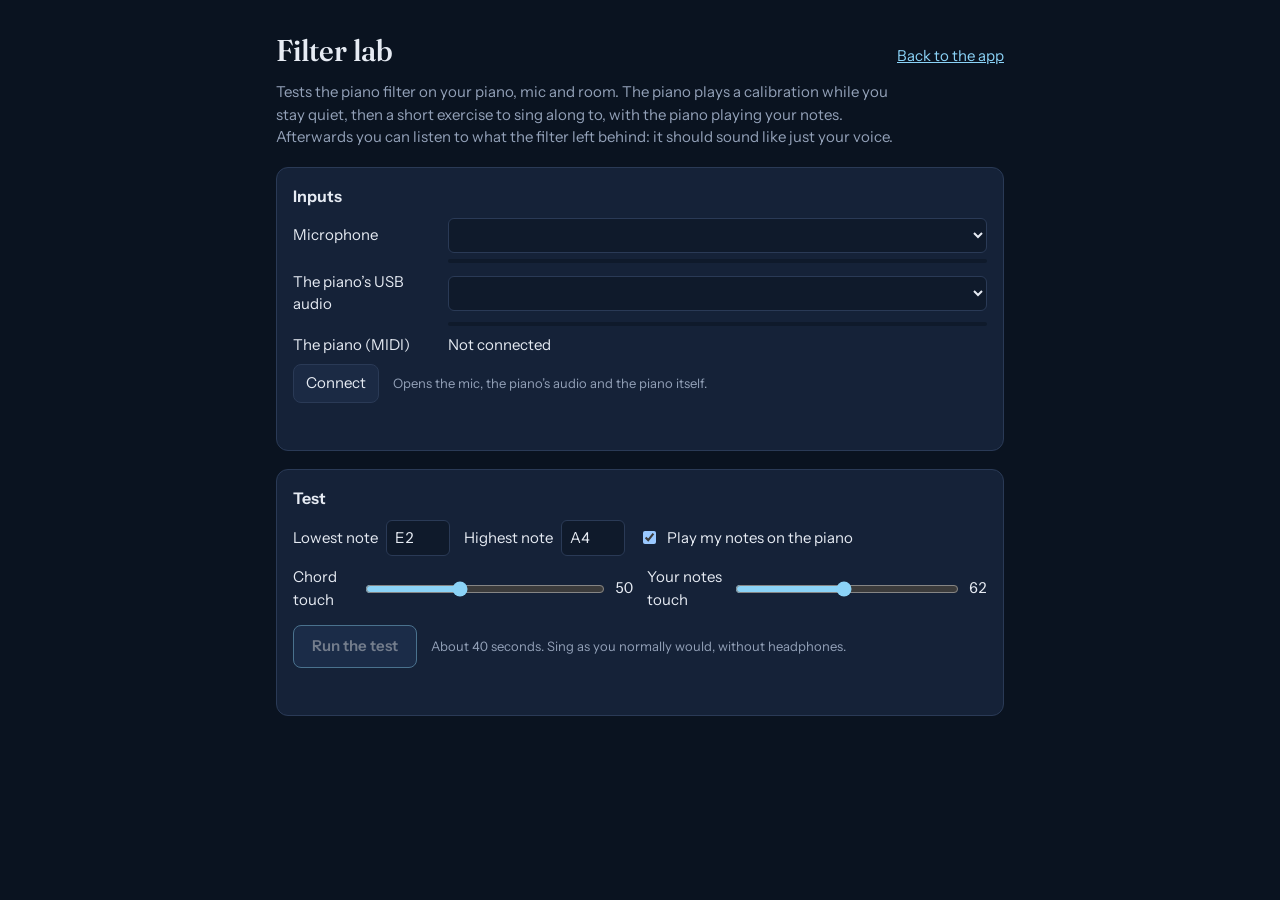
==== lab.html @ 74b0f436 "filter alb" ====
<!doctype html>
<html lang="en">
<head>
<meta charset="utf-8">
<meta name="viewport" content="width=device-width,initial-scale=1">
<title>Filter lab</title>
<meta name="description" content="Test the piano filter of Scales Feedback on your own piano, mic and room, and hear what it leaves.">
<link rel="icon" href="data:image/svg+xml,%3Csvg xmlns='http://www.w3.org/2000/svg' viewBox='0 0 32 32'%3E%3Crect width='32' height='32' rx='7' fill='%230f1a2b'/%3E%3Crect x='5' y='20' width='22' height='3' fill='%239e2a3a'/%3E%3Crect x='8' y='7' width='5' height='11' rx='2' fill='%23d4b26a'/%3E%3Crect x='17' y='4' width='5' height='14' rx='2' fill='%238bd3f7'/%3E%3C/svg%3E">
<link rel="preconnect" href="https://fonts.googleapis.com">
<link rel="preconnect" href="https://fonts.gstatic.com" crossorigin>
<link rel="stylesheet" href="https://fonts.googleapis.com/css2?family=Fraunces:opsz,wght@9..144,400..700&family=Instrument+Sans:wght@400..700&display=swap">
<style>
:root {
  --ink: #0f1a2b;
  --ink-deep: #0a1320;
  --panel: #152238;
  --panel-2: #1b2a44;
  --line: #2a3a56;
  --text: #e6ebf3;
  --muted: #93a1b8;
  --voice: #8bd3f7;
  --hit: #5bd69b;
  --close: #f2c14e;
  --off: #f07a6a;
  --radius: 8px;
  --ui: 'Instrument Sans', system-ui, -apple-system, 'Segoe UI', Roboto, sans-serif;
  --serif: 'Fraunces', Georgia, 'Times New Roman', serif;
  color-scheme: dark;
}
* { box-sizing: border-box; }
[hidden] { display: none !important; }
body { margin: 0; background: var(--ink-deep); color: var(--text); font: 15px/1.5 var(--ui); font-feature-settings: 'tnum' 1; }
main { max-width: 760px; margin: 0 auto; padding: 28px 16px 64px; }
header { display: flex; align-items: baseline; justify-content: space-between; gap: 12px; }
h1 { font-family: var(--serif); font-weight: 560; font-size: 30px; margin: 0; font-variation-settings: 'opsz' 72; }
h2 { font-size: 16px; font-weight: 650; margin: 0 0 10px; }
a { color: var(--voice); }
p { margin: 8px 0; }
.lead { color: var(--muted); max-width: 64ch; }
section { background: var(--panel); border: 1px solid var(--line); border-radius: 12px; padding: 16px; margin-top: 18px; }
button, input, select { font: inherit; color: inherit; }
button { background: var(--panel-2); border: 1px solid var(--line); border-radius: var(--radius); padding: 7px 12px; cursor: pointer; }
button:hover { border-color: #3d5174; }
button:disabled { opacity: 0.45; cursor: default; }
button.main { background: #24395c; border-color: var(--voice); font-weight: 600; padding: 9px 18px; }
button.playing { border-color: var(--voice); color: var(--voice); }
:focus-visible { outline: 2px solid var(--voice); outline-offset: 2px; }
select, input[type='text'] { background: var(--ink); border: 1px solid var(--line); border-radius: 6px; padding: 6px 8px; }
input[type='text'] { width: 64px; }
input[type='range'] { accent-color: var(--voice); width: 100%; }
.dev { display: grid; grid-template-columns: 9.5em 1fr; gap: 6px 12px; align-items: center; margin: 8px 0; }
.dev select { width: 100%; min-width: 0; }
.lvl { grid-column: 2; height: 4px; background: var(--ink); border-radius: 2px; overflow: hidden; }
.lvl i { display: block; height: 100%; width: 0; background: var(--hit); transition: width 60ms linear; }
.row { display: flex; gap: 10px 14px; align-items: center; flex-wrap: wrap; }
.field { display: flex; align-items: center; gap: 8px; }
.status { color: var(--muted); font-size: 14px; margin: 10px 0 0; min-height: 1.5em; }
.status.ok { color: var(--hit); }
.status.bad { color: var(--off); }
.prog { height: 6px; background: var(--ink); border-radius: 3px; overflow: hidden; margin-top: 10px; }
.prog i { display: block; height: 100%; width: 0; background: var(--voice); }
.big { font-size: 22px; margin: 6px 0 2px; font-family: var(--serif); font-variation-settings: 'opsz' 48; }
.nums { display: grid; grid-template-columns: repeat(auto-fit, minmax(160px, 1fr)); gap: 12px; margin: 6px 0 14px; }
.num { background: var(--ink); border: 1px solid var(--line); border-radius: 10px; padding: 10px 12px; }
.num b { display: block; font-size: 24px; font-weight: 600; }
.num span { color: var(--muted); font-size: 13px; }
canvas { width: 100%; height: 150px; display: block; background: var(--ink); border: 1px solid var(--line); border-radius: 10px; }
.legend { display: flex; gap: 16px; color: var(--muted); font-size: 13px; margin: 6px 0 14px; flex-wrap: wrap; }
.legend i { display: inline-block; width: 18px; height: 3px; vertical-align: middle; margin-right: 6px; border-radius: 2px; }
.players { display: grid; gap: 8px; }
.players button { text-align: left; display: flex; justify-content: space-between; gap: 12px; }
.players button small { color: var(--muted); }
.hint { color: var(--muted); font-size: 13px; }
@media (max-width: 520px) { .dev { grid-template-columns: 1fr; } .lvl { grid-column: 1; } }
</style>
</head>
<body>
<main>
  <header>
    <h1>Filter lab</h1>
    <a href="./">Back to the app</a>
  </header>
  <p class="lead">Tests the piano filter on your piano, mic and room. The piano plays a calibration while you stay quiet, then a short exercise to sing along to, with the piano playing your notes. Afterwards you can listen to what the filter left behind: it should sound like just your voice.</p>

  <section>
    <h2>Inputs</h2>
    <div class="dev"><label for="micSel">Microphone</label><select id="micSel"></select><div class="lvl" aria-hidden="true"><i id="micLvl"></i></div></div>
    <div class="dev"><label for="refSel">The piano’s USB audio</label><select id="refSel"></select><div class="lvl" aria-hidden="true"><i id="refLvl"></i></div></div>
    <div class="dev"><span>The piano (MIDI)</span><span id="midiName">Not connected</span></div>
    <div class="row"><button id="connectBtn">Connect</button><span class="hint">Opens the mic, the piano’s audio and the piano itself.</span></div>
    <p id="devStatus" class="status"></p>
  </section>

  <section>
    <h2>Test</h2>
    <div class="row">
      <label class="field">Lowest note <input id="loNote" type="text" value="E2"></label>
      <label class="field">Highest note <input id="hiNote" type="text" value="A4"></label>
      <label class="field"><input id="guideOn" type="checkbox" checked> Play my notes on the piano</label>
    </div>
    <div class="row" style="margin-top:10px">
      <label class="field" style="flex:1;min-width:200px">Chord touch <input id="velAcc" type="range" min="1" max="127" value="50"><span id="velAccV">50</span></label>
      <label class="field" style="flex:1;min-width:200px">Your notes touch <input id="velSing" type="range" min="1" max="127" value="62"><span id="velSingV">62</span></label>
    </div>
    <div class="row" style="margin-top:14px"><button id="runBtn" class="main" disabled>Run the test</button><span class="hint">About 40 seconds. Sing as you normally would, without headphones.</span></div>
    <p id="phase" class="big" hidden></p>
    <div class="prog" id="progBox" hidden><i id="prog"></i></div>
    <p id="runStatus" class="status"></p>
  </section>

  <section id="results" hidden>
    <h2>What the filter did</h2>
    <div class="nums">
      <div class="num"><b id="nDelay">–</b><span>Delay from the piano’s audio to the mic</span></div>
      <div class="num"><b id="nCal">–</b><span>Piano removed while you were quiet</span></div>
      <div class="num"><b id="nSing">–</b><span>Of your sung notes it could hear</span></div>
    </div>
    <p id="verdict"></p>
    <canvas id="chart" width="1400" height="300" aria-label="Level over time: the mic, and what was left after removing the piano"></canvas>
    <div class="legend"><span><i style="background:#c3cddc;height:4px"></i>The mic</span><span><i style="background:#8bd3f7"></i>What’s left after removing the piano</span><span><i style="background:#2a3a56;height:10px"></i>Calibration</span><span><i style="background:#24395c;height:10px"></i>Your sung notes</span></div>
    <div class="row" style="margin-bottom:10px"><label class="field"><input id="wholeOn" type="checkbox"> Play the whole test, not just the singing</label></div>
    <div class="players">
      <button data-track="mic">The mic <small>the piano and you, as the room heard it</small></button>
      <button data-track="res">What’s left <small>should be just your voice</small></button>
      <button data-track="echo">The piano, as the filter predicts the mic hears it <small>what it removes</small></button>
      <button data-track="ref">The piano’s own audio <small>from the USB cable</small></button>
    </div>
    <div class="row" style="margin-top:14px"><button id="saveBtn">Save the recording</button><span class="hint">A sound file of both inputs with what the app decided, to send for tuning the filter.</span></div>
  </section>
</main>
<script src="js/core.js"></script>
<script src="js/pitch.js"></script>
<script src="js/echo.js"></script>
<script src="js/ears.js"></script>
<script src="js/outputs.js"></script>
<script src="js/listen.js"></script>
<script src="js/lab.js"></script>
</body>
</html>
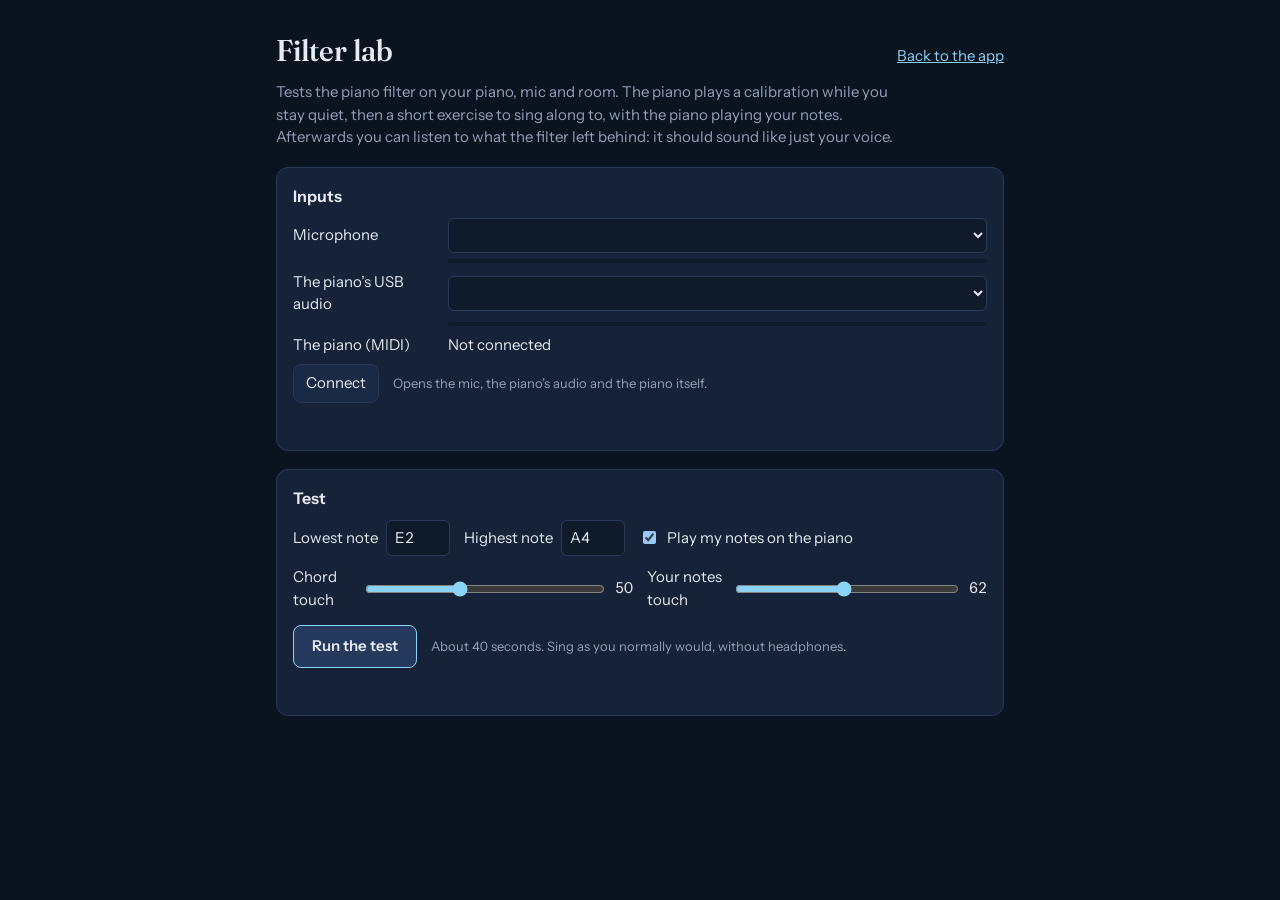
==== commit 6cfd9c5f: "lab" ====
--- a/lab.html
+++ b/lab.html
@@ -102,7 +102,7 @@
       <label class="field" style="flex:1;min-width:200px">Chord touch <input id="velAcc" type="range" min="1" max="127" value="50"><span id="velAccV">50</span></label>
       <label class="field" style="flex:1;min-width:200px">Your notes touch <input id="velSing" type="range" min="1" max="127" value="62"><span id="velSingV">62</span></label>
     </div>
-    <div class="row" style="margin-top:14px"><button id="runBtn" class="main" disabled>Run the test</button><span class="hint">About 40 seconds. Sing as you normally would, without headphones.</span></div>
+    <div class="row" style="margin-top:14px"><button id="runBtn" class="main">Run the test</button><span class="hint">About 40 seconds. Sing as you normally would, without headphones.</span></div>
     <p id="phase" class="big" hidden></p>
     <div class="prog" id="progBox" hidden><i id="prog"></i></div>
     <p id="runStatus" class="status"></p>
@@ -128,12 +128,12 @@
     <div class="row" style="margin-top:14px"><button id="saveBtn">Save the recording</button><span class="hint">A sound file of both inputs with what the app decided, to send for tuning the filter.</span></div>
   </section>
 </main>
-<script src="js/core.js"></script>
-<script src="js/pitch.js"></script>
-<script src="js/echo.js"></script>
-<script src="js/ears.js"></script>
-<script src="js/outputs.js"></script>
-<script src="js/listen.js"></script>
-<script src="js/lab.js"></script>
+<script src="js/core.js?v=9"></script>
+<script src="js/pitch.js?v=9"></script>
+<script src="js/echo.js?v=9"></script>
+<script src="js/ears.js?v=9"></script>
+<script src="js/outputs.js?v=9"></script>
+<script src="js/listen.js?v=9"></script>
+<script src="js/lab.js?v=9"></script>
 </body>
 </html>
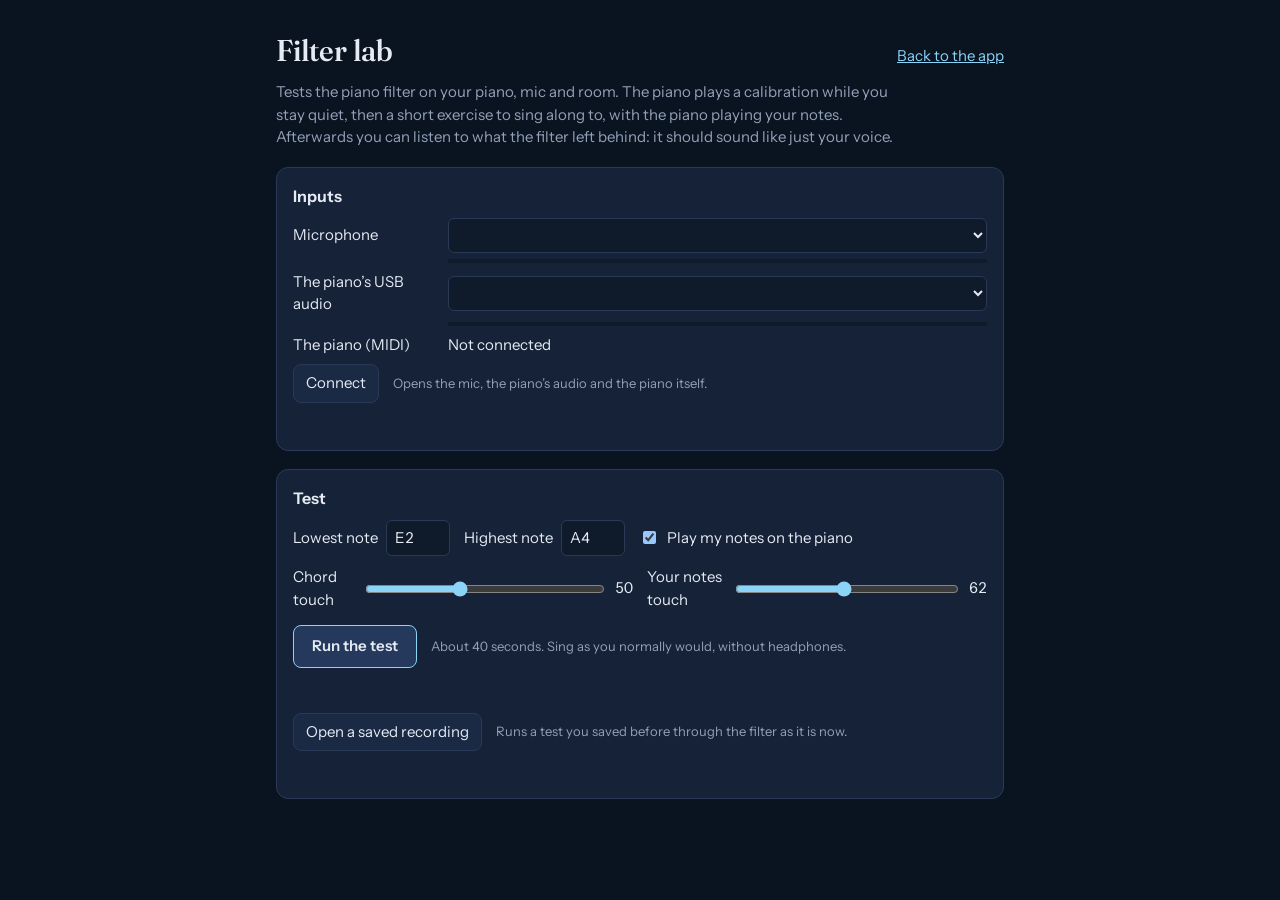
==== commit 66bd3966: "more lab" ====
--- a/lab.html
+++ b/lab.html
@@ -34,6 +34,7 @@
 header { display: flex; align-items: baseline; justify-content: space-between; gap: 12px; }
 h1 { font-family: var(--serif); font-weight: 560; font-size: 30px; margin: 0; font-variation-settings: 'opsz' 72; }
 h2 { font-size: 16px; font-weight: 650; margin: 0 0 10px; }
+h3 { font-size: 14px; font-weight: 600; margin: 18px 0 8px; color: var(--muted); }
 a { color: var(--voice); }
 p { margin: 8px 0; }
 .lead { color: var(--muted); max-width: 64ch; }
@@ -65,8 +66,13 @@
 .num b { display: block; font-size: 24px; font-weight: 600; }
 .num span { color: var(--muted); font-size: 13px; }
 canvas { width: 100%; height: 150px; display: block; background: var(--ink); border: 1px solid var(--line); border-radius: 10px; }
+canvas.tall { height: 220px; }
+.dot { display: inline-block; width: 8px; height: 8px; border-radius: 50%; vertical-align: middle; margin-right: 3px; }
+.dot:last-of-type { margin-right: 6px; }
+.dot.ring { background: transparent; border: 1.5px solid var(--muted); width: 7px; height: 7px; }
 .legend { display: flex; gap: 16px; color: var(--muted); font-size: 13px; margin: 6px 0 14px; flex-wrap: wrap; }
 .legend i { display: inline-block; width: 18px; height: 3px; vertical-align: middle; margin-right: 6px; border-radius: 2px; }
+.legend > span { white-space: nowrap; }
 .players { display: grid; gap: 8px; }
 .players button { text-align: left; display: flex; justify-content: space-between; gap: 12px; }
 .players button small { color: var(--muted); }
@@ -106,34 +112,42 @@
     <p id="phase" class="big" hidden></p>
     <div class="prog" id="progBox" hidden><i id="prog"></i></div>
     <p id="runStatus" class="status"></p>
+    <div class="row" style="margin-top:14px"><button id="openBtn">Open a saved recording</button><input id="openFile" type="file" accept=".wav,audio/wav" hidden><span class="hint">Runs a test you saved before through the filter as it is now.</span></div>
+    <p id="openStatus" class="status"></p>
   </section>
 
   <section id="results" hidden>
     <h2>What the filter did</h2>
     <div class="nums">
       <div class="num"><b id="nDelay">–</b><span>Delay from the piano’s audio to the mic</span></div>
-      <div class="num"><b id="nCal">–</b><span>Piano removed while you were quiet</span></div>
+      <div class="num"><b id="nCal">–</b><span id="nCalNote">Piano removed while you were quiet</span></div>
       <div class="num"><b id="nSing">–</b><span>Of your sung notes it could hear</span></div>
+      <div class="num"><b id="nVoice">–</b><span>Your voice against the piano playing your notes, at the mic (above 0: you were louder)</span></div>
     </div>
     <p id="verdict"></p>
+    <h3>What it heard you sing</h3>
+    <canvas id="pitchChart" class="tall" width="1400" height="440" aria-label="Pitch over time: the notes to sing, and the pitch the app heard"></canvas>
+    <div class="legend"><span><i style="background:#2c4a73;height:10px"></i>The notes to sing</span><span><b class="dot" style="background:#5bd69b"></b><b class="dot" style="background:#f2c14e"></b><b class="dot" style="background:#f07a6a"></b>Heard as you: on pitch, close, off</span><span><b class="dot ring"></b>A pitch it read but couldn’t tell from the piano</span></div>
+    <h3>Level over time</h3>
     <canvas id="chart" width="1400" height="300" aria-label="Level over time: the mic, and what was left after removing the piano"></canvas>
     <div class="legend"><span><i style="background:#c3cddc;height:4px"></i>The mic</span><span><i style="background:#8bd3f7"></i>What’s left after removing the piano</span><span><i style="background:#2a3a56;height:10px"></i>Calibration</span><span><i style="background:#24395c;height:10px"></i>Your sung notes</span></div>
     <div class="row" style="margin-bottom:10px"><label class="field"><input id="wholeOn" type="checkbox"> Play the whole test, not just the singing</label></div>
     <div class="players">
       <button data-track="mic">The mic <small>the piano and you, as the room heard it</small></button>
-      <button data-track="res">What’s left <small>should be just your voice</small></button>
+      <button data-track="post">What’s left <small>after removing the piano: should be mostly your voice</small></button>
+      <button data-track="res">Before the clean-up <small>what the room filter alone leaves</small></button>
       <button data-track="echo">The piano, as the filter predicts the mic hears it <small>what it removes</small></button>
       <button data-track="ref">The piano’s own audio <small>from the USB cable</small></button>
     </div>
     <div class="row" style="margin-top:14px"><button id="saveBtn">Save the recording</button><span class="hint">A sound file of both inputs with what the app decided, to send for tuning the filter.</span></div>
   </section>
 </main>
-<script src="js/core.js?v=9"></script>
-<script src="js/pitch.js?v=9"></script>
-<script src="js/echo.js?v=9"></script>
-<script src="js/ears.js?v=9"></script>
-<script src="js/outputs.js?v=9"></script>
-<script src="js/listen.js?v=9"></script>
-<script src="js/lab.js?v=9"></script>
+<script src="js/core.js?v=10"></script>
+<script src="js/pitch.js?v=10"></script>
+<script src="js/echo.js?v=10"></script>
+<script src="js/ears.js?v=10"></script>
+<script src="js/outputs.js?v=10"></script>
+<script src="js/listen.js?v=10"></script>
+<script src="js/lab.js?v=10"></script>
 </body>
 </html>
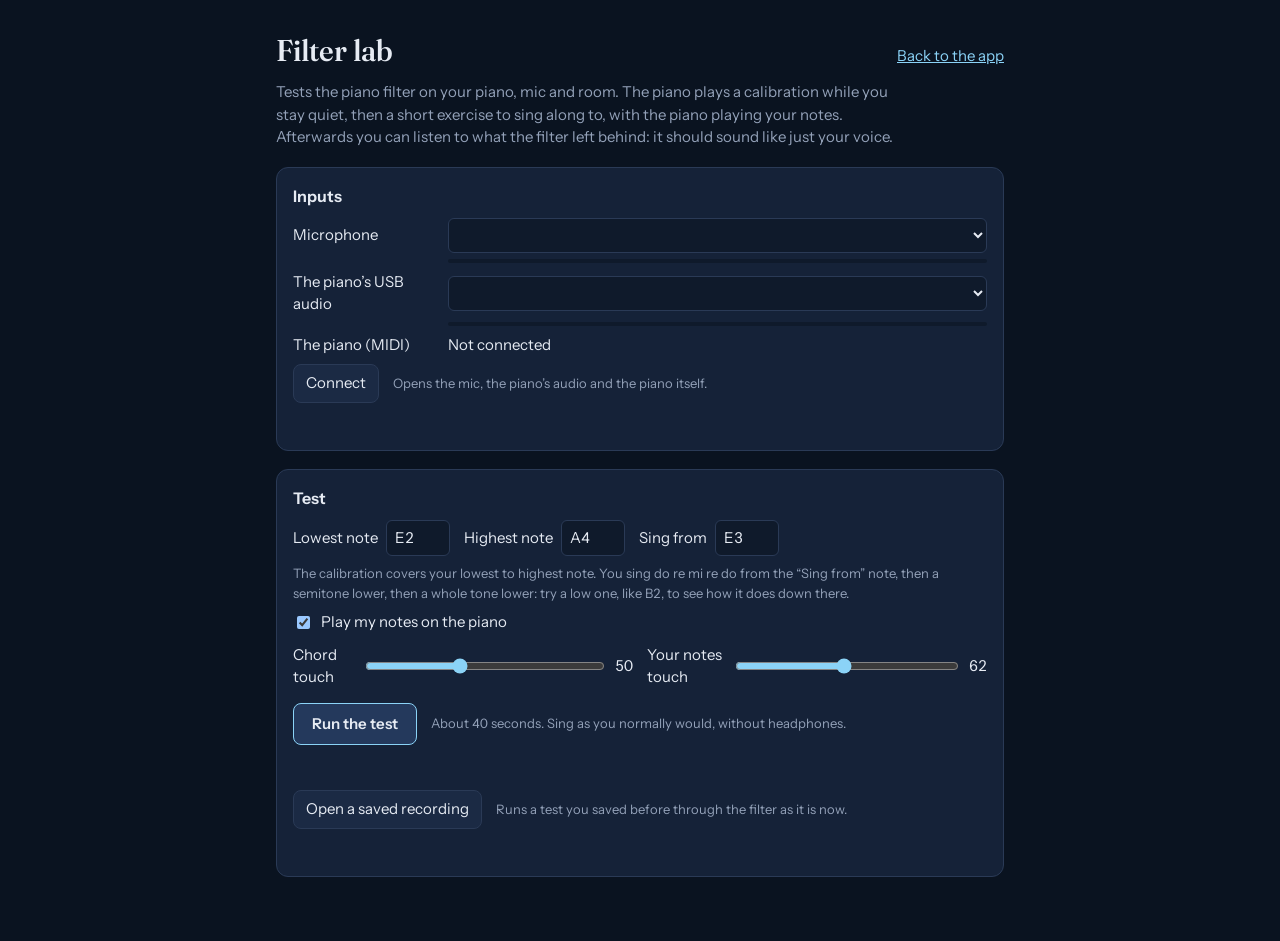
==== commit 0b99ccba: "low notes" ====
--- a/lab.html
+++ b/lab.html
@@ -102,6 +102,10 @@
     <div class="row">
       <label class="field">Lowest note <input id="loNote" type="text" value="E2"></label>
       <label class="field">Highest note <input id="hiNote" type="text" value="A4"></label>
+      <label class="field">Sing from <input id="fromNote" type="text" value="E3"></label>
+    </div>
+    <p class="hint">The calibration covers your lowest to highest note. You sing do re mi re do from the “Sing from” note, then a semitone lower, then a whole tone lower: try a low one, like B2, to see how it does down there.</p>
+    <div class="row">
       <label class="field"><input id="guideOn" type="checkbox" checked> Play my notes on the piano</label>
     </div>
     <div class="row" style="margin-top:10px">
@@ -142,12 +146,12 @@
     <div class="row" style="margin-top:14px"><button id="saveBtn">Save the recording</button><span class="hint">A sound file of both inputs with what the app decided, to send for tuning the filter.</span></div>
   </section>
 </main>
-<script src="js/core.js?v=10"></script>
-<script src="js/pitch.js?v=10"></script>
-<script src="js/echo.js?v=10"></script>
-<script src="js/ears.js?v=10"></script>
-<script src="js/outputs.js?v=10"></script>
-<script src="js/listen.js?v=10"></script>
-<script src="js/lab.js?v=10"></script>
+<script src="js/core.js?v=11"></script>
+<script src="js/pitch.js?v=11"></script>
+<script src="js/echo.js?v=11"></script>
+<script src="js/ears.js?v=11"></script>
+<script src="js/outputs.js?v=11"></script>
+<script src="js/listen.js?v=11"></script>
+<script src="js/lab.js?v=11"></script>
 </body>
 </html>
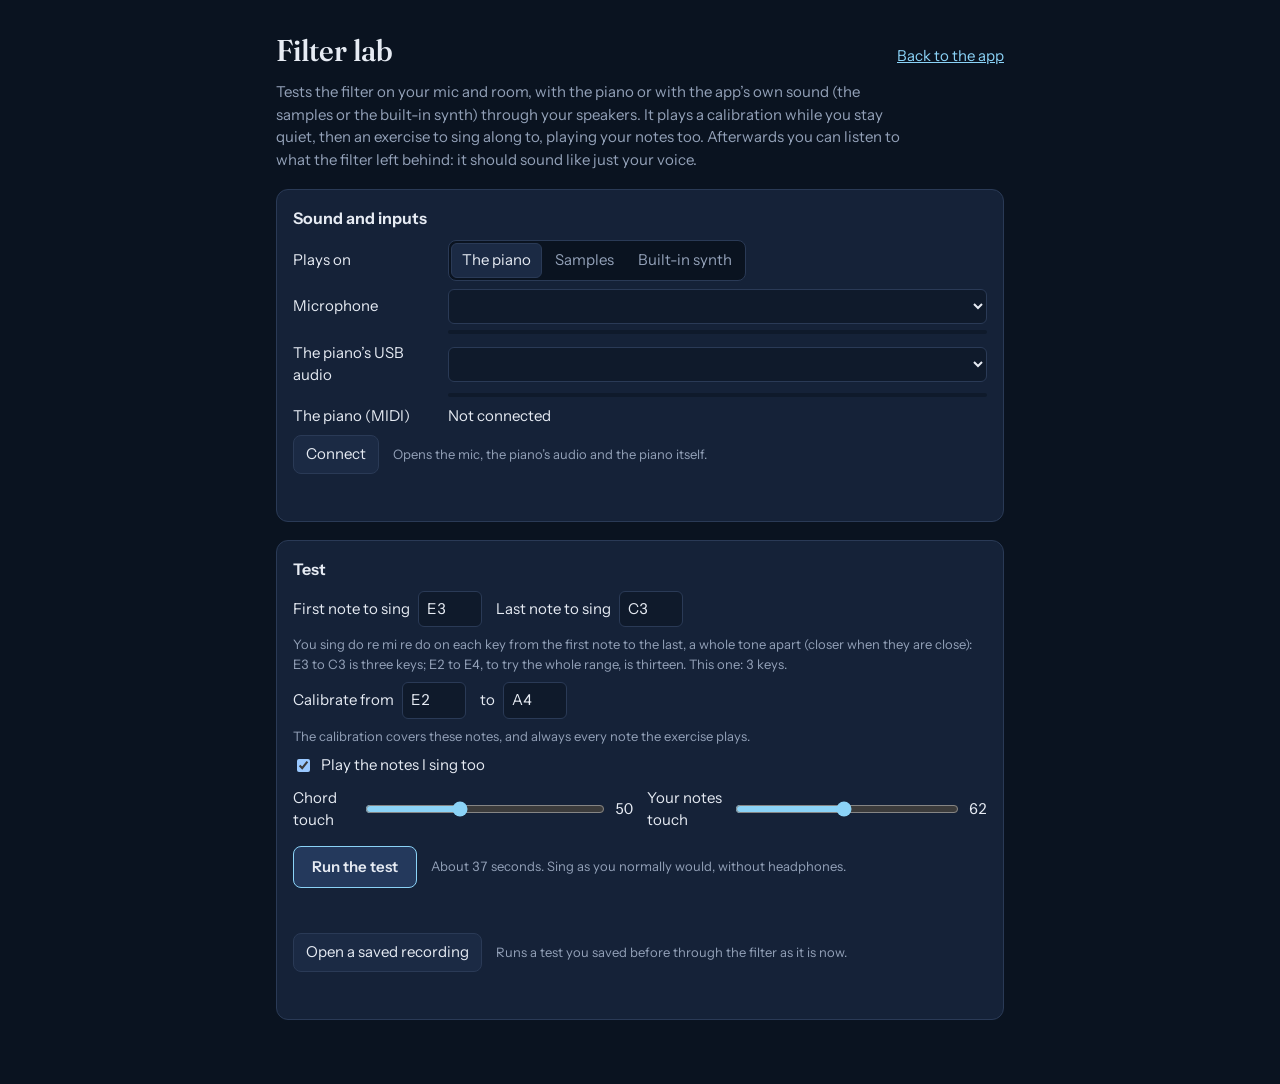
==== commit e3164d94: "changes" ====
--- a/lab.html
+++ b/lab.html
@@ -6,6 +6,7 @@
 <title>Filter lab</title>
 <meta name="description" content="Test the piano filter of Scales Feedback on your own piano, mic and room, and hear what it leaves.">
 <link rel="icon" href="data:image/svg+xml,%3Csvg xmlns='http://www.w3.org/2000/svg' viewBox='0 0 32 32'%3E%3Crect width='32' height='32' rx='7' fill='%230f1a2b'/%3E%3Crect x='5' y='20' width='22' height='3' fill='%239e2a3a'/%3E%3Crect x='8' y='7' width='5' height='11' rx='2' fill='%23d4b26a'/%3E%3Crect x='17' y='4' width='5' height='14' rx='2' fill='%238bd3f7'/%3E%3C/svg%3E">
+<meta name="theme-color" content="#0f1a2b">
 <link rel="preconnect" href="https://fonts.googleapis.com">
 <link rel="preconnect" href="https://fonts.gstatic.com" crossorigin>
 <link rel="stylesheet" href="https://fonts.googleapis.com/css2?family=Fraunces:opsz,wght@9..144,400..700&family=Instrument+Sans:wght@400..700&display=swap">
@@ -77,6 +78,15 @@
 .players button { text-align: left; display: flex; justify-content: space-between; gap: 12px; }
 .players button small { color: var(--muted); }
 .hint { color: var(--muted); font-size: 13px; }
+.seg { justify-self: start; display: inline-flex; background: var(--ink-deep); border: 1px solid var(--line); border-radius: var(--radius); padding: 2px; gap: 2px; }
+.seg button { border: 1px solid transparent; background: none; padding: 5px 10px; border-radius: 6px; color: var(--muted); }
+.seg button[aria-pressed='true'] { background: var(--panel-2); border-color: var(--line); color: var(--text); }
+/* how much of each note it heard, low to high */
+.by-note { display: grid; grid-template-columns: repeat(auto-fill, minmax(74px, 1fr)); gap: 6px; margin: 0 0 12px; }
+.by-note div { background: var(--ink); border: 1px solid var(--line); border-radius: 8px; padding: 6px 8px; font-size: 13px; }
+.by-note b { display: block; font-size: 17px; font-weight: 600; }
+.by-note i { display: block; height: 4px; border-radius: 2px; background: var(--ink-deep); margin-top: 5px; overflow: hidden; }
+.by-note i span { display: block; height: 100%; background: var(--hit); }
 @media (max-width: 520px) { .dev { grid-template-columns: 1fr; } .lvl { grid-column: 1; } }
 </style>
 </head>
@@ -86,33 +96,39 @@
     <h1>Filter lab</h1>
     <a href="./">Back to the app</a>
   </header>
-  <p class="lead">Tests the piano filter on your piano, mic and room. The piano plays a calibration while you stay quiet, then a short exercise to sing along to, with the piano playing your notes. Afterwards you can listen to what the filter left behind: it should sound like just your voice.</p>
+  <p class="lead">Tests the filter on your mic and room, with the piano or with the app’s own sound (the samples or the built-in synth) through your speakers. It plays a calibration while you stay quiet, then an exercise to sing along to, playing your notes too. Afterwards you can listen to what the filter left behind: it should sound like just your voice.</p>
 
   <section>
-    <h2>Inputs</h2>
+    <h2>Sound and inputs</h2>
+    <div class="dev"><span>Plays on</span><div class="seg" id="outSeg" role="group" aria-label="What plays the notes"><button data-out="midi" aria-pressed="true">The piano</button><button data-out="samples" aria-pressed="false">Samples</button><button data-out="synth" aria-pressed="false">Built-in synth</button></div></div>
     <div class="dev"><label for="micSel">Microphone</label><select id="micSel"></select><div class="lvl" aria-hidden="true"><i id="micLvl"></i></div></div>
-    <div class="dev"><label for="refSel">The piano’s USB audio</label><select id="refSel"></select><div class="lvl" aria-hidden="true"><i id="refLvl"></i></div></div>
-    <div class="dev"><span>The piano (MIDI)</span><span id="midiName">Not connected</span></div>
-    <div class="row"><button id="connectBtn">Connect</button><span class="hint">Opens the mic, the piano’s audio and the piano itself.</span></div>
+    <div class="dev piano-only"><label for="refSel">The piano’s USB audio</label><select id="refSel"></select><div class="lvl" aria-hidden="true"><i id="refLvl"></i></div></div>
+    <div class="dev piano-only"><span>The piano (MIDI)</span><span id="midiName">Not connected</span></div>
+    <div class="dev app-only" hidden><span>What it removes</span><span id="appName">The app’s own sound, as it goes to the speakers</span></div>
+    <div class="row"><button id="connectBtn">Connect</button><span class="hint" id="connectHint">Opens the mic, the piano’s audio and the piano itself.</span></div>
     <p id="devStatus" class="status"></p>
   </section>
 
   <section>
     <h2>Test</h2>
     <div class="row">
-      <label class="field">Lowest note <input id="loNote" type="text" value="E2"></label>
-      <label class="field">Highest note <input id="hiNote" type="text" value="A4"></label>
-      <label class="field">Sing from <input id="fromNote" type="text" value="E3"></label>
+      <label class="field">First note to sing <input id="firstNote" type="text" value="E3"></label>
+      <label class="field">Last note to sing <input id="lastNote" type="text" value="C3"></label>
     </div>
-    <p class="hint">The calibration covers your lowest to highest note. You sing do re mi re do from the “Sing from” note, then a semitone lower, then a whole tone lower: try a low one, like B2, to see how it does down there.</p>
+    <p class="hint">You sing do re mi re do on each key from the first note to the last, a whole tone apart (closer when they are close): E3 to C3 is three keys; E2 to E4, to try the whole range, is thirteen. <span id="estimate"></span></p>
     <div class="row">
-      <label class="field"><input id="guideOn" type="checkbox" checked> Play my notes on the piano</label>
+      <label class="field">Calibrate from <input id="loNote" type="text" value="E2"></label>
+      <label class="field">to <input id="hiNote" type="text" value="A4"></label>
+    </div>
+    <p class="hint">The calibration covers these notes, and always every note the exercise plays.</p>
+    <div class="row">
+      <label class="field"><input id="guideOn" type="checkbox" checked> Play the notes I sing too</label>
     </div>
     <div class="row" style="margin-top:10px">
       <label class="field" style="flex:1;min-width:200px">Chord touch <input id="velAcc" type="range" min="1" max="127" value="50"><span id="velAccV">50</span></label>
       <label class="field" style="flex:1;min-width:200px">Your notes touch <input id="velSing" type="range" min="1" max="127" value="62"><span id="velSingV">62</span></label>
     </div>
-    <div class="row" style="margin-top:14px"><button id="runBtn" class="main">Run the test</button><span class="hint">About 40 seconds. Sing as you normally would, without headphones.</span></div>
+    <div class="row" style="margin-top:14px"><button id="runBtn" class="main">Run the test</button><span class="hint" id="runHint">Sing as you normally would, without headphones.</span></div>
     <p id="phase" class="big" hidden></p>
     <div class="prog" id="progBox" hidden><i id="prog"></i></div>
     <p id="runStatus" class="status"></p>
@@ -123,13 +139,14 @@
   <section id="results" hidden>
     <h2>What the filter did</h2>
     <div class="nums">
-      <div class="num"><b id="nDelay">–</b><span>Delay from the piano’s audio to the mic</span></div>
+      <div class="num"><b id="nDelay">–</b><span id="nDelayNote">Delay from the piano’s audio to the mic</span></div>
       <div class="num"><b id="nCal">–</b><span id="nCalNote">Piano removed while you were quiet</span></div>
       <div class="num"><b id="nSing">–</b><span>Of your sung notes it could hear</span></div>
-      <div class="num"><b id="nVoice">–</b><span>Your voice against the piano playing your notes, at the mic (above 0: you were louder)</span></div>
+      <div class="num"><b id="nVoice">–</b><span id="nVoiceNote">Your voice against the piano playing your notes, at the mic (above 0: you were louder)</span></div>
     </div>
     <p id="verdict"></p>
     <h3>What it heard you sing</h3>
+    <div id="byNote" class="by-note"></div>
     <canvas id="pitchChart" class="tall" width="1400" height="440" aria-label="Pitch over time: the notes to sing, and the pitch the app heard"></canvas>
     <div class="legend"><span><i style="background:#2c4a73;height:10px"></i>The notes to sing</span><span><b class="dot" style="background:#5bd69b"></b><b class="dot" style="background:#f2c14e"></b><b class="dot" style="background:#f07a6a"></b>Heard as you: on pitch, close, off</span><span><b class="dot ring"></b>A pitch it read but couldn’t tell from the piano</span></div>
     <h3>Level over time</h3>
@@ -140,18 +157,20 @@
       <button data-track="mic">The mic <small>the piano and you, as the room heard it</small></button>
       <button data-track="post">What’s left <small>after removing the piano: should be mostly your voice</small></button>
       <button data-track="res">Before the clean-up <small>what the room filter alone leaves</small></button>
-      <button data-track="echo">The piano, as the filter predicts the mic hears it <small>what it removes</small></button>
-      <button data-track="ref">The piano’s own audio <small>from the USB cable</small></button>
+      <button data-track="echo"><span id="echoLabel">The piano, as the filter predicts the mic hears it</span> <small>what it removes</small></button>
+      <button data-track="ref"><span id="refLabel">The piano’s own audio</span> <small id="refSmall">from the USB cable</small></button>
     </div>
     <div class="row" style="margin-top:14px"><button id="saveBtn">Save the recording</button><span class="hint">A sound file of both inputs with what the app decided, to send for tuning the filter.</span></div>
   </section>
 </main>
-<script src="js/core.js?v=11"></script>
-<script src="js/pitch.js?v=11"></script>
-<script src="js/echo.js?v=11"></script>
-<script src="js/ears.js?v=11"></script>
-<script src="js/outputs.js?v=11"></script>
-<script src="js/listen.js?v=11"></script>
-<script src="js/lab.js?v=11"></script>
+<script src="js/core.js?v=13"></script>
+<script src="js/pitch.js?v=13"></script>
+<script src="js/echo.js?v=13"></script>
+<script src="js/ears.js?v=13"></script>
+<script src="js/outputs.js?v=13"></script>
+<script src="js/samples.js?v=13"></script>
+<script src="js/listen.js?v=13"></script>
+<script src="js/lab.js?v=13"></script>
+<script src="js/pwa.js?v=13"></script>
 </body>
 </html>
